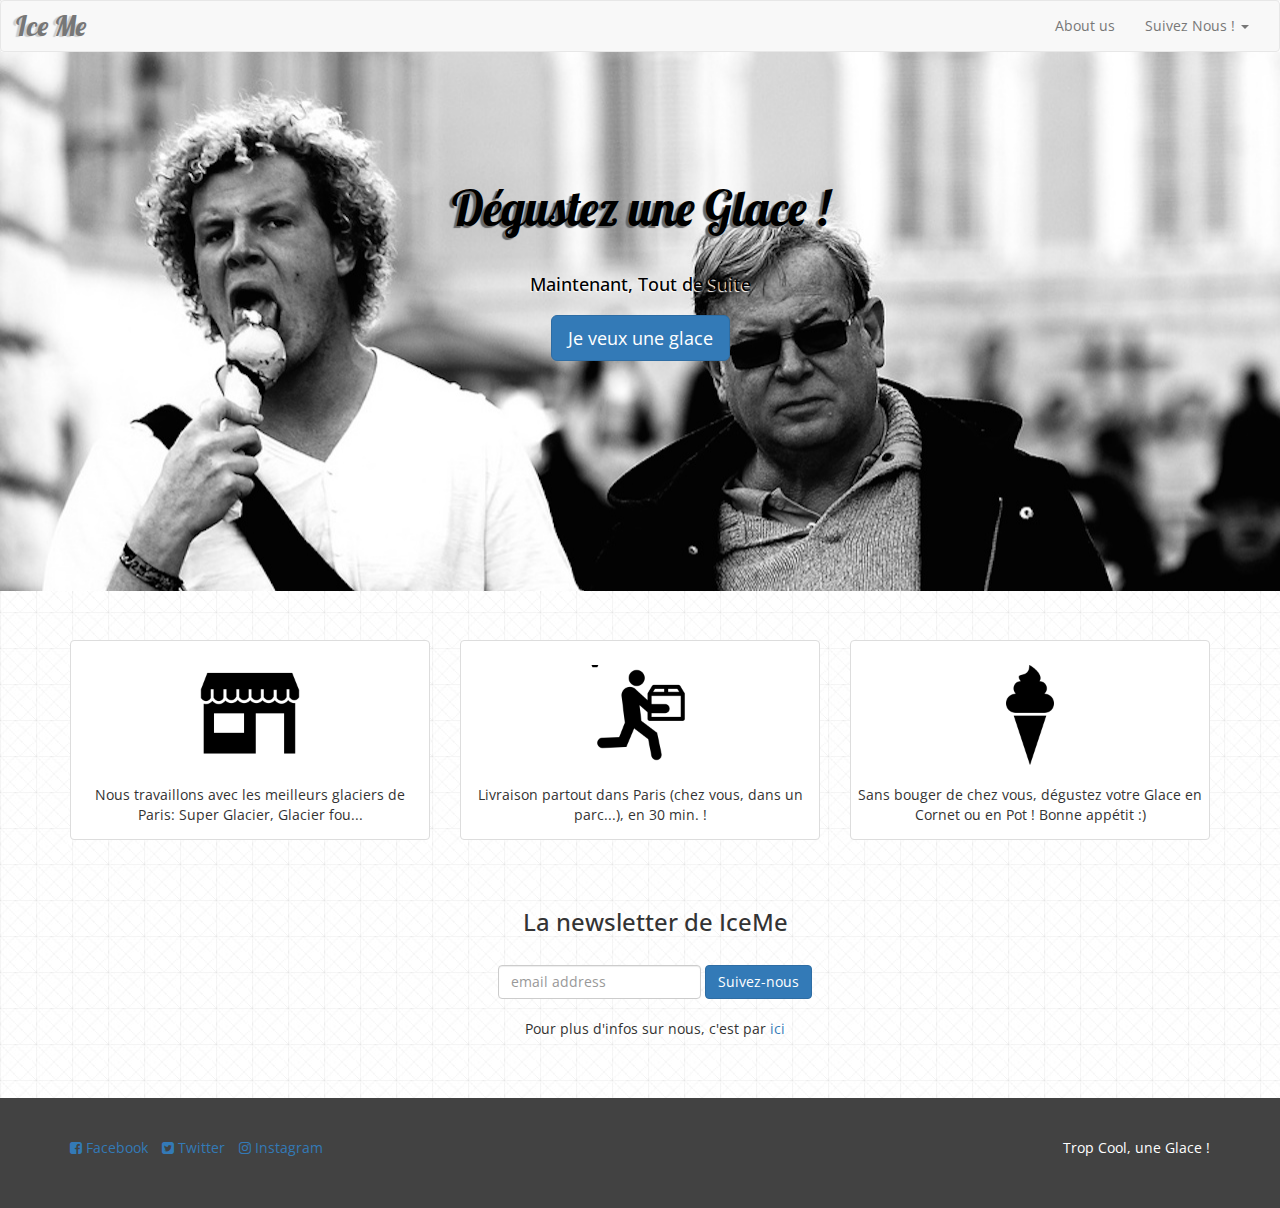
==== 04-Front-End/03-Bootstrap/02-Bootstrap-mockup/index.html @ 4f20f884 "poum" ====
<!DOCTYPE html>
<html>
  <head>
    <meta charset="utf-8">
    <meta http-equiv="X-UA-Compatible" content="IE=edge">
    <meta name="viewport" content="width=device-width, initial-scale=1">

    <title>Ice Me | Livraison de Crème Glacée en 30min.</title>
    <meta name="description" content="Commandez une glace en ligne ou sur votre Smartphone, nous vous la livrons ou que vous soyez en 30 min chrono.">
    <link href='http://fonts.googleapis.com/css?family=Lobster|Open+Sans:400,300,700' rel='stylesheet' type='text/css'>

    <link rel="stylesheet" href="https://maxcdn.bootstrapcdn.com/bootstrap/3.2.0/css/bootstrap.min.css">
    <link rel="stylesheet" href="https://maxcdn.bootstrapcdn.com/font-awesome/4.1.0/css/font-awesome.min.css">

    <!-- Personal CSS-->
    <link rel="stylesheet" href="style.css">

    <!-- HTML5 Shim and Respond.js IE8 support of HTML5 elements and media queries -->
    <!-- Leave those next 4 lines if you care about users using IE8 -->
      <!--[if lt IE 9]>
        <script src="https://oss.maxcdn.com/html5shiv/3.7.2/html5shiv.min.js"></script>
        <script src="https://oss.maxcdn.com/respond/1.4.2/respond.min.js"></script>
        <![endif]-->
  </head>
  <body>
    <nav class="navbar navbar-default" role="navigation">
      <div class="container-fluid">
        <!-- Brand and toggle get grouped for better mobile display -->
        <div class="navbar-header">
          <button type="button" class="navbar-toggle collapsed" data-toggle="collapse" data-target="#bs-example-navbar-collapse-1">
            <span class="sr-only">Toggle navigation</span>
            <span class="icon-bar"></span>
            <span class="icon-bar"></span>
            <span class="icon-bar"></span>
          </button>
          <a class="navbar-brand" href="#">Ice Me</a>
        </div>

        <!-- Collect the nav links, forms, and other content for toggling -->
        <div class="collapse navbar-collapse" id="bs-example-navbar-collapse-1">
          <ul class="nav navbar-nav navbar-right">
            <li><a href="#">About us</a></li>
            <li class="dropdown">
              <a href="#" class="dropdown-toggle" data-toggle="dropdown">Suivez Nous ! <span class="caret"></span></a>
              <ul class="dropdown-menu" role="menu">
                <li><a href="#"><i class="fa fa-twitter-square"></i> Twitter</a></li>
                <li><a href="#"><i class="fa fa-facebook-square"></i> Facebook</a></li>
              </ul>
            </li>
          </ul>
        </div><!-- /.navbar-collapse -->
      </div><!-- /.container-fluid -->
    </nav>

    <div class="text-center banner">
      <h1>Dégustez une Glace !</h1>
      <h2>Maintenant, Tout de Suite</h2>
      <!-- Button trigger modal -->
      <button type="button" class="btn btn-primary btn-lg" data-toggle="modal" data-target="#myModal">
        Je veux une glace
      </button>
    </div>

    <div class="vertical-separator"></div>


      <div class="container">
        <div class="row features text-center">
          <div class="col-xs-12 col-md-4">
            <div class="img-thumbnail">
              <img src="best-shops.png" alt="Nous travaillons avec les meilleurs glaciers de Paris: Super Glacier, Glacier fou...">
              <p>Nous travaillons avec les meilleurs glaciers de Paris: Super Glacier, Glacier fou...</p>
            </div>
          </div>

          <div class="col-xs-12 col-md-4">
            <div class="img-thumbnail">
              <img src="delivery.png" alt="Livraison partout dans Paris (chez vous, dans un parc...), en 30 min. !">
              <p>Livraison partout dans Paris (chez vous, dans un parc...), en 30 min. !</p>
            </div>
          </div>

          <div class="col-xs-12 col-md-4">
            <div class="img-thumbnail">
              <img src="ice-cream.png" alt="Dégustez votre Glace en Cornet ou en Pot :)">
              <p>Sans bouger de chez vous, dégustez votre Glace en Cornet ou en Pot ! Bonne appétit :)</p>
            </div>
          </div>
        </div>


      <div class="vertical-separator"></div>

      <div class="container text-center">
        <div class="row">
          <div class="col-xs-12">
            <h3>La newsletter de IceMe</h3>
            <br>
            <form class="form-inline" role="form" action="YOUR MAILCHIMP LIST URL" method="post" id="mc-embedded-subscribe-form" name="mc-embedded-subscribe-form">
              <input type="email" name="EMAIL" class="form-control" id="mce-EMAIL" placeholder="email address" required="">
              <input type="submit" value="Suivez-nous" name="subscribe" id="mc-embedded-subscribe" class="btn btn-primary">
            </form>
            <br>
            <p>Pour plus d'infos sur nous, c'est par <a href="about.html">ici</a> </p>
          </div>
        </div>
      </div>
    </div>

<div class="vertical-separator"></div>

    <div id="footer">
      <div class="container">
        <div class="row">
          <div class="col-xs-3">
            <ul class="list-inline">
              <li><a href=""><i class="fa fa-facebook-square"></i> Facebook</a></li>
              <li><a href=""><i class="fa fa-twitter-square"></i> Twitter</a></li>
              <li><a href=""><i class="fa fa-instagram"></i> Instagram</a></li>
            </ul>
          </div>
          <div class="col-xs-9 text-right">
            <p>Trop Cool, une Glace !</p>
          </div>
        </div>
      </div>
    </div>

    <!-- Modal -->
    <div class="modal fade" id="myModal" tabindex="-1" role="dialog" aria-labelledby="myModalLabel" aria-hidden="true">
      <div class="modal-dialog smaller-modal">
        <div class="modal-content text-left">
          <div class="modal-header">
            <button type="button" class="close" data-dismiss="modal"><span aria-hidden="true">&times;</span><span class="sr-only">Close</span></button>
            <h3 class="modal-title" id="myModalLabel">Commandez maintenant !</h3>
          </div>
          <div class="modal-body smaller-modal-body">
            <form role="form" action="">
              <div class="form-group">
                <label for="email">Votre Email</label>
                <input type="email" class="form-control" id="email" placeholder="Votre Email...">
              </div>
              <div class="form-group">
                <label class="radio-inline">
                  <input type="radio" name="inlineRadioOptions" id="inlineRadio1" value="cornet"> Cornet
                </label>
                <label class="radio-inline">
                  <input type="radio" name="inlineRadioOptions" id="inlineRadio2" value="pot"> Pot
                </label>
              </div>
              <div class="form-group">
                <select class="form-control">
                  <option value="" selected disabled>Choisissez un parfum...</option>
                  <option value="chocolat">Chocolat</option>
                  <option value="vanille">Vanille</option>
                  <option value="fraise">Fraise</option>
                </select>
              </div>
              <div>
                <button type="submit" class="btn btn-primary">Commander</button>
              </div>
            </form>
          </div>
        </div>
      </div>
    </div>
    <!-- End of Modal -->

    <!-- Including Bootstrap JS (with its jQuery dependency) so that dynamic components work -->
    <script src="https://ajax.googleapis.com/ajax/libs/jquery/1.11.1/jquery.min.js"></script>
    <script src="https://maxcdn.bootstrapcdn.com/bootstrap/3.2.0/js/bootstrap.min.js"></script>
  </body>
</html>
---- 04-Front-End/03-Bootstrap/02-Bootstrap-mockup/style.css ----
body {
  font-family: 'Open Sans', sans-serif;
  background-image:url(grid.jpg);
}

.smaller-modal {
  width: 350px;
}

.smaller-modal-body {
  padding: 35px;
}


.banner {
  color:black;
  background-color:white;
  background-image:url(banner.jpg);
  padding-top: 100px;
  padding-bottom: 230px;
}

.navbar {
  margin-bottom: 0px;
}

h1 {
  font-size: 48px;
  text-shadow:-3px 2px 1px #666;
  padding: 10px;
  font-family: 'Lobster', cursive;
}

.navbar-brand {
  font-family: 'Lobster', cursive;
  font-size: 28px;
  text-shadow:-3px 1px 1px #CCC;
}

h2 {
  font-size: 18px;
  text-shadow:-1px 1px 1px #FFF;
  padding: 10px;
}

.features img {
  width:100px;
  height: 100px;
  margin: 20px;
}

#footer{
  background: #424242;
  padding: 40px 0;
  color:white;
}

.vertical-separator {
  padding-top: 0.5em;
  padding-bottom: 3em;
}
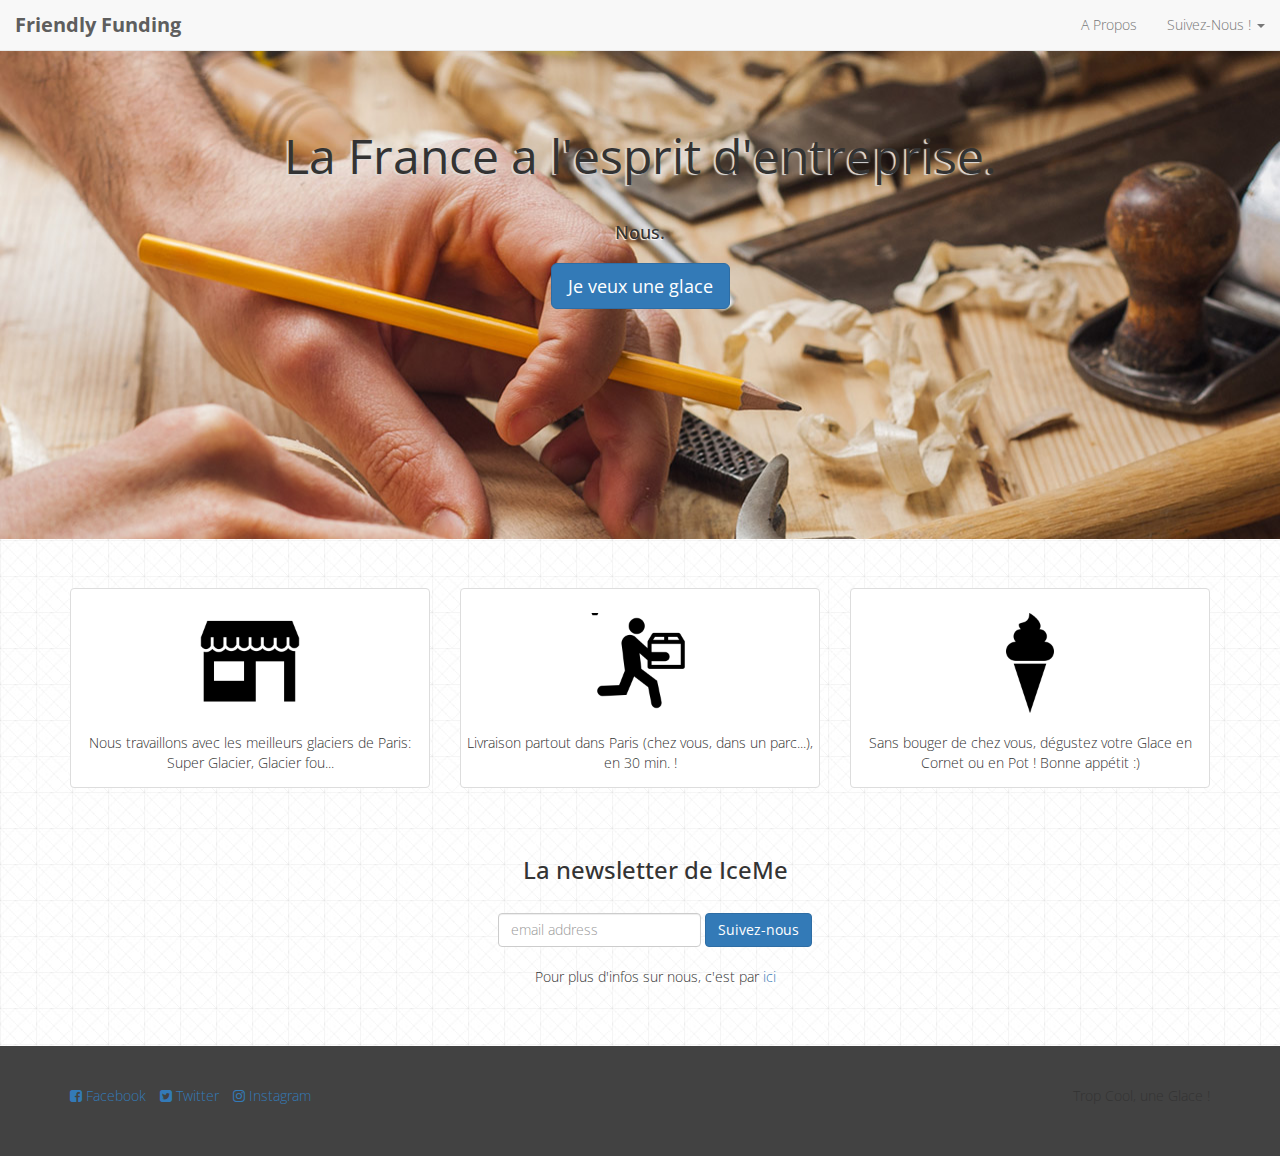
==== commit 2edb6563: "poum" ====
--- a/04-Front-End/03-Bootstrap/02-Bootstrap-mockup/index.html
+++ b/04-Front-End/03-Bootstrap/02-Bootstrap-mockup/index.html
@@ -5,7 +5,7 @@
     <meta http-equiv="X-UA-Compatible" content="IE=edge">
     <meta name="viewport" content="width=device-width, initial-scale=1">
 
-    <title>Ice Me | Livraison de Crème Glacée en 30min.</title>
+    <title>Friendly Funding</title>
     <meta name="description" content="Commandez une glace en ligne ou sur votre Smartphone, nous vous la livrons ou que vous soyez en 30 min chrono.">
     <link href='http://fonts.googleapis.com/css?family=Lobster|Open+Sans:400,300,700' rel='stylesheet' type='text/css'>
 
@@ -23,25 +23,19 @@
         <![endif]-->
   </head>
   <body>
-    <nav class="navbar navbar-default" role="navigation">
+    <nav class="navbar navbar-default navbar-fixed-top" role="navigation">
       <div class="container-fluid">
         <!-- Brand and toggle get grouped for better mobile display -->
         <div class="navbar-header">
-          <button type="button" class="navbar-toggle collapsed" data-toggle="collapse" data-target="#bs-example-navbar-collapse-1">
-            <span class="sr-only">Toggle navigation</span>
-            <span class="icon-bar"></span>
-            <span class="icon-bar"></span>
-            <span class="icon-bar"></span>
-          </button>
-          <a class="navbar-brand" href="#">Ice Me</a>
+          <a class="navbar-brand" href="#">Friendly Funding</a>
         </div>
 
         <!-- Collect the nav links, forms, and other content for toggling -->
         <div class="collapse navbar-collapse" id="bs-example-navbar-collapse-1">
           <ul class="nav navbar-nav navbar-right">
-            <li><a href="#">About us</a></li>
+            <li><a href="#">A Propos</a></li>
             <li class="dropdown">
-              <a href="#" class="dropdown-toggle" data-toggle="dropdown">Suivez Nous ! <span class="caret"></span></a>
+              <a href="#" class="dropdown-toggle" data-toggle="dropdown">Suivez-Nous ! <span class="caret"></span></a>
               <ul class="dropdown-menu" role="menu">
                 <li><a href="#"><i class="fa fa-twitter-square"></i> Twitter</a></li>
                 <li><a href="#"><i class="fa fa-facebook-square"></i> Facebook</a></li>
@@ -53,8 +47,8 @@
     </nav>
 
     <div class="text-center banner">
-      <h1>Dégustez une Glace !</h1>
-      <h2>Maintenant, Tout de Suite</h2>
+      <h1>La France a l'esprit d'entreprise.</h1>
+      <h2>Nous.</h2>
       <!-- Button trigger modal -->
       <button type="button" class="btn btn-primary btn-lg" data-toggle="modal" data-target="#myModal">
         Je veux une glace
--- a/04-Front-End/03-Bootstrap/02-Bootstrap-mockup/style.css
+++ b/04-Front-End/03-Bootstrap/02-Bootstrap-mockup/style.css
@@ -1,5 +1,6 @@
 body {
   font-family: 'Open Sans', sans-serif;
+  font-weight: 300;
   background-image:url(grid.jpg);
 }
 
@@ -13,8 +14,6 @@
 
 
 .banner {
-  color:black;
-  background-color:white;
   background-image:url(banner.jpg);
   padding-top: 100px;
   padding-bottom: 230px;
@@ -26,15 +25,14 @@
 
 h1 {
   font-size: 48px;
-  text-shadow:-3px 2px 1px #666;
+  text-shadow:-2px 1px 1px #DDD;
   padding: 10px;
-  font-family: 'Lobster', cursive;
+  font-weight: 400;
 }
 
 .navbar-brand {
-  font-family: 'Lobster', cursive;
-  font-size: 28px;
-  text-shadow:-3px 1px 1px #CCC;
+  font-weight: 700;
+  font-size: 20px;
 }
 
 h2 {
@@ -52,7 +50,6 @@
 #footer{
   background: #424242;
   padding: 40px 0;
-  color:white;
 }
 
 .vertical-separator {
